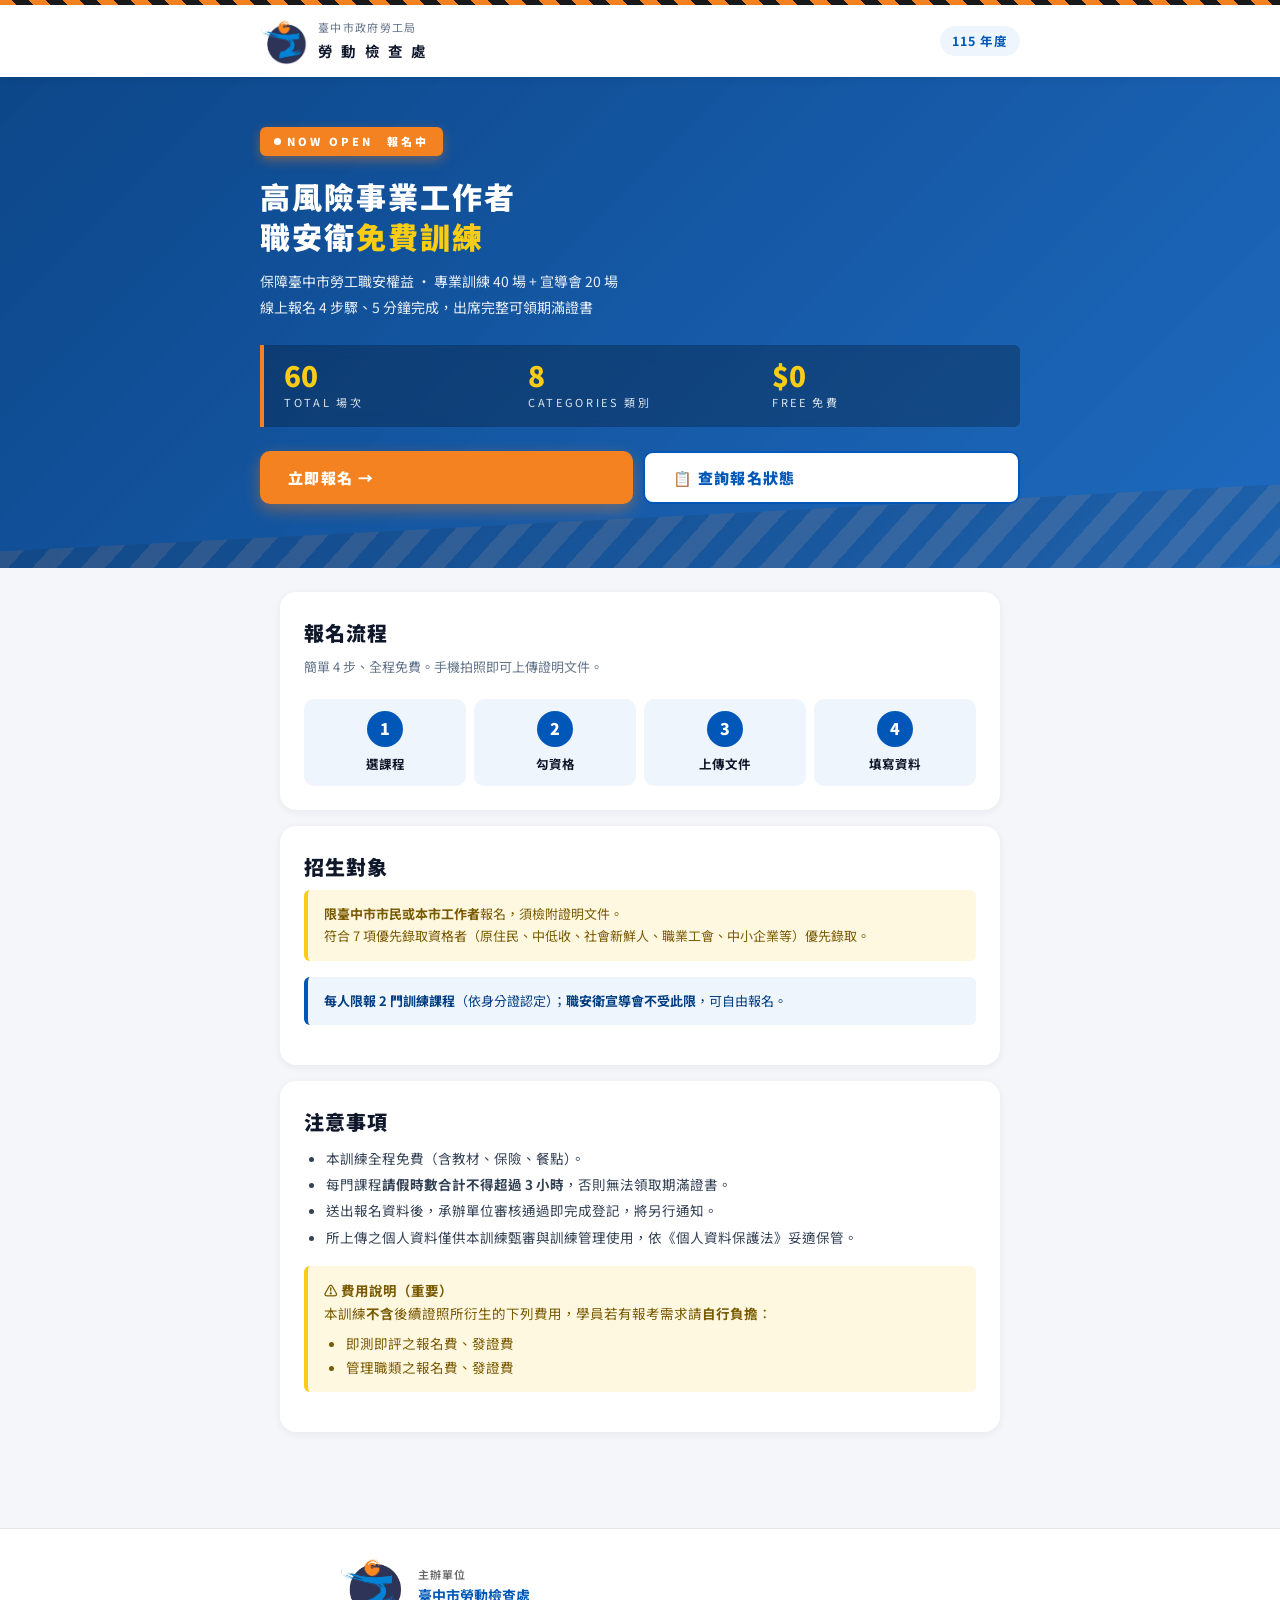
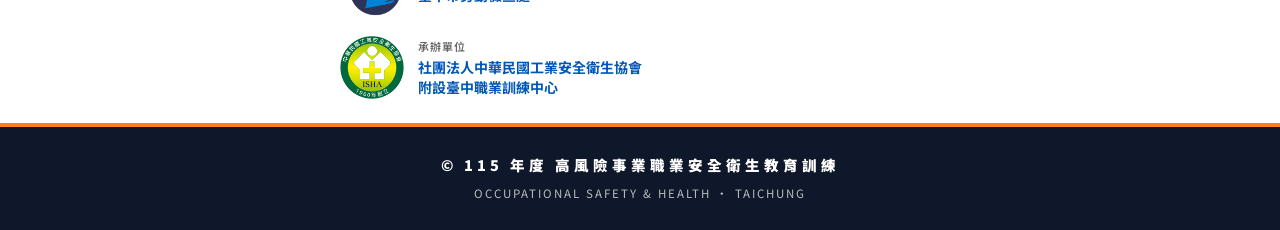
==== index.html @ b2267eeb "fix: 頂部 ISHA 方框換真 logo + 底部 footer 簡化 問題： - 頂部 brand-logo 是設計時的「ISHA 藍底白字」假 logo，不是真實勞工局 logo - 底部 f" ====
<!DOCTYPE html>
<html lang="zh-TW">
<head>
<meta charset="UTF-8">
<meta name="viewport" content="width=device-width,initial-scale=1,viewport-fit=cover">
<meta name="description" content="115 年度臺中市高風險事業職業安全衛生教育訓練報名 — 60 場免費課程，含營造業、有害作業、危險性機械等 8 大類">
<meta name="referrer" content="strict-origin-when-cross-origin">
<meta name="robots" content="index, follow">

<!-- OpenGraph：LINE / FB / Slack 分享預覽 -->
<meta property="og:title" content="115 年度高風險職訓免費報名 — 臺中市勞檢處">
<meta property="og:description" content="60 場免費訓練課程開放報名！營造業、有害作業、危險性機械等 8 大類。臺中市民與本市工作者皆可報名。">
<meta property="og:type" content="website">
<meta property="og:url" content="https://isha-taichung.github.io/training-register/">
<meta property="og:locale" content="zh_TW">
<meta property="og:site_name" content="臺中市政府勞工局勞動檢查處">
<meta name="twitter:card" content="summary">

<title>115 高風險職訓報名 — 臺中市政府勞工局勞動檢查處</title>
<link href="https://fonts.googleapis.com/css2?family=Noto+Sans+TC:wght@400;500;700;900&display=swap" rel="stylesheet">
<link rel="stylesheet" href="css/main.css">
</head>
<body>

<div class="stripe"></div>
<header>
  <div class="header-content">
    <div class="brand-box">
      <img src="assets/logo-host.png" alt="臺中市政府勞工局" style="width:48px;height:48px;flex-shrink:0;object-fit:contain">
      <div class="brand-text">
        臺中市政府勞工局
        <strong>勞 動 檢 查 處</strong>
      </div>
    </div>
    <div class="year-badge">115 年度</div>
  </div>
</header>

<!-- Hero 區 -->
<section class="hero">
  <div class="hero-inner">
    <div class="hero-tag">NOW OPEN　報名中</div>
    <h1>高風險事業工作者<br>職安衛<em>免費訓練</em></h1>
    <div class="hero-sub">
      保障臺中市勞工職安權益 · 專業訓練 40 場 + 宣導會 20 場<br>
      線上報名 4 步驟、5 分鐘完成，出席完整可領期滿證書
    </div>

    <div class="hero-stats">
      <div class="hero-stat"><div class="v">60</div><div class="l">TOTAL 場次</div></div>
      <div class="hero-stat"><div class="v">8</div><div class="l">CATEGORIES 類別</div></div>
      <div class="hero-stat"><div class="v">$0</div><div class="l">FREE 免費</div></div>
    </div>

    <div class="cta-row" style="display:flex;gap:10px;flex-wrap:wrap">
      <button class="cta cta-primary" id="btn-start" style="flex:1;min-width:180px">立即報名 →</button>
      <button class="cta" id="btn-lookup" style="flex:1;min-width:180px;background:#fff;color:#0057B8;border:2px solid #0057B8">📋 查詢報名狀態</button>
    </div>
  </div>
</section>

<main>

  <!-- 報名流程 -->
  <div class="card">
    <h2>報名流程</h2>
    <div class="sub">簡單 4 步、全程免費。手機拍照即可上傳證明文件。</div>
    <div class="mini-steps">
      <div class="mini-step"><div class="n">1</div><div class="t">選課程</div></div>
      <div class="mini-step"><div class="n">2</div><div class="t">勾資格</div></div>
      <div class="mini-step"><div class="n">3</div><div class="t">上傳文件</div></div>
      <div class="mini-step"><div class="n">4</div><div class="t">填寫資料</div></div>
    </div>
  </div>

  <!-- 招生對象 -->
  <div class="card">
    <h2>招生對象</h2>
    <div class="notice notice-warn">
      <strong>限臺中市市民或本市工作者</strong>報名，須檢附證明文件。<br>
      符合 7 項優先錄取資格者（原住民、中低收、社會新鮮人、職業工會、中小企業等）優先錄取。
    </div>
    <div class="notice notice-info" style="margin-top:10px">
      <strong>每人限報 2 門訓練課程</strong>（依身分證認定）；<strong>職安衛宣導會不受此限</strong>，可自由報名。
    </div>
  </div>

  <!-- 注意事項 -->
  <div class="card">
    <h2>注意事項</h2>
    <ul style="list-style:disc;padding-left:22px;font-size:13.5px;color:var(--ink-mid);line-height:1.95">
      <li>本訓練全程免費（含教材、保險、餐點）。</li>
      <li>每門課程<strong>請假時數合計不得超過 3 小時</strong>，否則無法領取期滿證書。</li>
      <li>送出報名資料後，承辦單位審核通過即完成登記，將另行通知。</li>
      <li>所上傳之個人資料僅供本訓練甄審與訓練管理使用，依《個人資料保護法》妥適保管。</li>
    </ul>

    <div class="notice notice-warn" style="margin-top:16px;font-size:13.5px">
      <strong>⚠️ 費用說明（重要）</strong><br>
      本訓練<strong>不含</strong>後續證照所衍生的下列費用，學員若有報考需求請<strong>自行負擔</strong>：
      <ul style="list-style:disc;padding-left:22px;margin-top:6px;line-height:1.8">
        <li>即測即評之報名費、發證費</li>
        <li>管理職類之報名費、發證費</li>
      </ul>
    </div>
  </div>

</main>

<!-- 主辦 / 承辦單位（純展示，inline style 不影響其他元素） -->
<section style="background:#fff;border-top:1px solid #e5e5e5;padding:24px 16px">
  <div style="max-width:600px;margin:0 auto;display:flex;flex-direction:column;gap:18px">
    <div style="display:flex;align-items:center;gap:14px">
      <img src="assets/logo-host.png" alt="臺中市政府勞工局" style="width:64px;height:64px;flex-shrink:0;object-fit:contain">
      <div>
        <div style="font-size:11px;color:#666;font-weight:600;letter-spacing:1px;margin-bottom:2px">主辦單位</div>
        <div style="font-size:14px;color:#0057B8;font-weight:700;line-height:1.4">臺中市勞動檢查處</div>
      </div>
    </div>
    <div style="display:flex;align-items:center;gap:14px">
      <img src="assets/logo-isha.png" alt="社團法人中華民國工業安全衛生協會" style="width:64px;height:64px;flex-shrink:0;object-fit:contain">
      <div>
        <div style="font-size:11px;color:#666;font-weight:600;letter-spacing:1px;margin-bottom:2px">承辦單位</div>
        <div style="font-size:14px;color:#0057B8;font-weight:700;line-height:1.4">社團法人中華民國工業安全衛生協會<br>附設臺中職業訓練中心</div>
      </div>
    </div>
  </div>
</section>

<footer>
  <div class="ft-title">© 115 年度 高風險事業職業安全衛生教育訓練</div>
  <div class="ft-sub">OCCUPATIONAL SAFETY &amp; HEALTH · TAICHUNG</div>
</footer>

<!-- ===== 個資同意書 Modal ===== -->
<div id="consent-modal" style="display:none;position:fixed;inset:0;background:rgba(0,0,0,0.55);z-index:9999;align-items:center;justify-content:center;padding:16px;overflow-y:auto">
  <div style="background:#fff;border-radius:12px;max-width:600px;width:100%;max-height:90vh;display:flex;flex-direction:column;box-shadow:0 8px 32px rgba(0,0,0,0.3)">
    <div style="background:#0057B8;color:#fff;padding:14px 20px;border-radius:12px 12px 0 0;font-size:16px;font-weight:700;display:flex;align-items:center;gap:8px">
      <span>📋</span><span>個人資料蒐集、處理及利用同意書</span>
    </div>
    <div style="padding:18px 22px;overflow-y:auto;font-size:13px;line-height:1.7;color:#333;flex:1">
      <p style="margin-bottom:10px">為辦理「<strong>115 年度臺中市高風險事業工作者職業安全衛生教育訓練</strong>」之報名作業，臺中市政府勞工局勞動檢查處（下稱本處）將依《個人資料保護法》規定蒐集、處理及利用您之個人資料，相關事項告知如下：</p>

      <p style="margin:12px 0 6px;font-weight:700;color:#0057B8">一、蒐集目的</p>
      <p style="padding-left:14px">辦理本訓練之報名甄審、錄取通知、訓練管理、出席紀錄、結訓證書核發、原系統資料匯入及相關業務聯繫。</p>

      <p style="margin:12px 0 6px;font-weight:700;color:#0057B8">二、蒐集之個人資料類別</p>
      <p style="padding-left:14px">姓名、性別、出生年月日、國民身分證統一編號、身分證影本、戶籍地址、聯絡地址、聯絡電話、行動電話、電子郵件、學歷、畢業學校、任職公司資訊、緊急聯絡人、優先錄取資格相關證明文件等。</p>

      <p style="margin:12px 0 6px;font-weight:700;color:#0057B8">三、利用期間、地區、對象及方式</p>
      <ul style="padding-left:24px;list-style:disc;margin:4px 0">
        <li><strong>期間：</strong>蒐集目的存續期間，及保存期限屆滿前。</li>
        <li><strong>地區：</strong>臺中市政府勞工局勞動檢查處及其受託之委託單位辦公處所。</li>
        <li><strong>對象：</strong>本處及受託辦理本訓練之社團法人中華民國工業安全衛生協會。</li>
        <li><strong>方式：</strong>以紙本、電子檔、雲端儲存等方式處理及利用。</li>
      </ul>

      <p style="margin:12px 0 6px;font-weight:700;color:#0057B8">四、依個人資料保護法第三條規定，您得行使下列權利</p>
      <ul style="padding-left:24px;list-style:none;margin:4px 0">
        <li>（一）查詢或請求閱覽。</li>
        <li>（二）請求製給複製本。</li>
        <li>（三)請求補充或更正。</li>
        <li>（四）請求停止蒐集、處理或利用。</li>
        <li>（五）請求刪除。</li>
      </ul>
      <p style="padding-left:14px;color:#666;font-size:12px">行使前述權利請聯絡承辦單位辦理，本處將於法定期間內回覆。</p>

      <p style="margin:12px 0 6px;font-weight:700;color:#0057B8">五、不提供個人資料之影響</p>
      <p style="padding-left:14px">若您不同意提供必要之個人資料或不同意本同意書之內容，將無法完成報名程序，亦無法錄取本訓練課程。</p>

      <p style="margin:12px 0 6px;font-weight:700;color:#0057B8">六、資料保存與銷毀</p>
      <p style="padding-left:14px">本處將於蒐集目的消失或保存期限屆滿後，依《個人資料保護法》規定停止處理、利用並予以銷毀。</p>
    </div>
    <div style="padding:14px 20px;border-top:1px solid #e5e5e5;background:#F8FAFD;border-radius:0 0 12px 12px">
      <label style="display:flex;align-items:center;gap:8px;cursor:pointer;font-size:13.5px;font-weight:500;color:#333">
        <input type="checkbox" id="consent-check" style="width:18px;height:18px;cursor:pointer;flex-shrink:0">
        <span>我已詳細閱讀並<strong style="color:#0057B8">同意</strong>本同意書內容，並同意 貴處利用電子郵件發送相關通知及訊息。</span>
      </label>
      <div style="display:flex;gap:10px;margin-top:12px">
        <button id="consent-cancel" style="flex:1;padding:10px;border:1px solid #ccc;background:#fff;border-radius:6px;font-family:inherit;font-size:14px;cursor:pointer">取消</button>
        <button id="consent-agree" disabled style="flex:1;padding:10px;border:none;background:#0057B8;color:#fff;border-radius:6px;font-family:inherit;font-size:14px;font-weight:700;cursor:pointer;opacity:0.5">同意並進入報名</button>
      </div>
    </div>
  </div>
</div>

<script src="js/config.js"></script>
<script src="js/lookup-modal.js"></script>
<script>
  // ===== 立即報名按鈕 → 先彈個資同意書 =====
  const startBtn = document.getElementById("btn-start");
  const modal = document.getElementById("consent-modal");
  const checkbox = document.getElementById("consent-check");
  const agreeBtn = document.getElementById("consent-agree");
  const cancelBtn = document.getElementById("consent-cancel");

  startBtn.addEventListener("click", () => {
    modal.style.display = "flex";
    checkbox.checked = false;
    agreeBtn.disabled = true;
    agreeBtn.style.opacity = "0.5";
  });
  checkbox.addEventListener("change", () => {
    agreeBtn.disabled = !checkbox.checked;
    agreeBtn.style.opacity = checkbox.checked ? "1" : "0.5";
  });
  cancelBtn.addEventListener("click", () => { modal.style.display = "none"; });
  agreeBtn.addEventListener("click", () => {
    // 紀錄同意時間（送出時隨 payload 一起傳給後端）
    sessionStorage.setItem("consent_at", new Date().toISOString());
    location.href = "register.html";
  });
  // 點擊背景關閉
  modal.addEventListener("click", (e) => {
    if (e.target === modal) modal.style.display = "none";
  });

  // ===== 報名狀態查詢（共用模組） =====
  document.getElementById("btn-lookup").addEventListener("click", () => window.LookupModal.open());
</script>
</body>
</html>
---- css/main.css ----
/* 115 高風險職訓報名前台 — 主樣式
 *
 * 設計策略：B 工安現代（外觀）+ C 親切實用（內頁圓角與手感）
 * 所有色彩、圓角、陰影、字級集中於 :root 內的 design tokens，
 * 未來要換風格只需改這裡即可，不用動 HTML/JS。
 */

* { margin: 0; padding: 0; box-sizing: border-box; }

:root {
  /* ===== 色彩系統 ===== */
  --brand: #0057B8;
  --brand-dark: #003d82;
  --brand-darker: #002a5c;
  --brand-soft: #EFF5FC;

  --safety: #F58220;
  --safety-dark: #D66A10;
  --safety-soft: #FFF4E5;

  --warn: #FACC15;

  --ink: #0F172A;
  --ink-mid: #334155;
  --muted: #64748B;
  --line: #E2E8F0;
  --line-soft: #EDF0F4;
  --bg: #F4F6FA;
  --card: #FFFFFF;

  --success: #10B981;
  --success-bg: #ECFDF5;
  --danger: #DC2626;

  /* ===== 圓角（來自 C 的柔和感）===== */
  --radius-sm: 6px;
  --radius: 10px;
  --radius-lg: 16px;

  /* ===== 陰影 ===== */
  --shadow-sm: 0 1px 2px rgba(15,23,42,.04);
  --shadow: 0 2px 8px rgba(15,23,42,.06);
  --shadow-md: 0 8px 20px rgba(15,23,42,.08);
  --shadow-lg: 0 16px 32px rgba(15,23,42,.10);

  /* ===== Safe area（iOS 瀏海）===== */
  --safe-top: env(safe-area-inset-top, 0);
  --safe-bottom: env(safe-area-inset-bottom, 0);
}

html { font-size: 16px; scroll-behavior: smooth; }
body {
  font-family: 'Noto Sans TC', 'PingFang TC', 'Microsoft JhengHei', sans-serif;
  color: var(--ink);
  background: var(--bg);
  line-height: 1.7;
  font-weight: 400;
  -webkit-font-smoothing: antialiased;
}

/* ===== 頂部工安警示條（B 風格）===== */
.stripe {
  height: 5px;
  background: repeating-linear-gradient(
    45deg,
    var(--safety) 0 12px,
    #1a1a1a 12px 24px
  );
}

/* ===== Header ===== */
header {
  background: var(--card);
  padding: 12px 20px;
  box-shadow: var(--shadow);
  position: sticky;
  top: 0;
  z-index: 50;
  padding-top: calc(12px + var(--safe-top));
}
.header-content {
  max-width: 760px;
  margin: 0 auto;
  display: flex;
  justify-content: space-between;
  align-items: center;
}
.brand-box {
  display: flex;
  align-items: center;
  gap: 10px;
}
.brand-logo {
  width: 42px;
  height: 42px;
  border-radius: var(--radius-sm);
  background: var(--brand);
  display: flex;
  align-items: center;
  justify-content: center;
  flex-shrink: 0;
  position: relative;
}
.brand-logo::after {
  content: "";
  position: absolute;
  inset: 4px;
  border: 2px solid var(--safety);
  border-radius: 3px;
}
.brand-logo span {
  font-size: 13px;
  font-weight: 900;
  color: white;
  letter-spacing: 1px;
  position: relative;
  z-index: 1;
}
.brand-text {
  font-size: 11px;
  color: var(--muted);
  letter-spacing: 1pt;
}
.brand-text strong {
  display: block;
  font-size: 14.5px;
  color: var(--ink);
  letter-spacing: 2pt;
  margin-top: 2px;
  font-weight: 700;
}
.year-badge {
  background: var(--brand-soft);
  color: var(--brand);
  padding: 4px 12px;
  border-radius: 999px;
  font-size: 12.5px;
  font-weight: 700;
  letter-spacing: 1px;
}

/* ===== Hero（B 風格：深藍漸層 + 警示條紋 + 黃色強調）===== */
.hero {
  background:
    linear-gradient(135deg, rgba(0,61,130,.95) 0%, rgba(0,87,184,.88) 100%),
    url("data:image/svg+xml;utf8,<svg xmlns='http://www.w3.org/2000/svg' width='60' height='60' viewBox='0 0 60 60'><g fill='none' stroke='white' stroke-width='.5' opacity='.08'><path d='M0 0l60 60M60 0L0 60'/></g></svg>");
  color: white;
  padding: 48px 24px 64px;
  position: relative;
  overflow: hidden;
}
.hero::after {
  content: "";
  position: absolute;
  bottom: -30px;
  left: -40px;
  right: -40px;
  height: 80px;
  background: repeating-linear-gradient(-45deg,
    var(--safety) 0 18px,
    #1a1a1a 18px 36px);
  transform: rotate(-3deg);
  opacity: .12;
}
.hero-inner {
  max-width: 760px;
  margin: 0 auto;
  position: relative;
  z-index: 2;
}
.hero-tag {
  display: inline-flex;
  align-items: center;
  gap: 6px;
  padding: 5px 14px;
  background: var(--safety);
  color: white;
  font-size: 11px;
  font-weight: 900;
  letter-spacing: 3px;
  border-radius: var(--radius-sm);
  margin-bottom: 20px;
  box-shadow: 0 4px 12px rgba(245,130,32,.4);
}
.hero-tag::before {
  content: "";
  width: 7px;
  height: 7px;
  background: white;
  border-radius: 50%;
  animation: pulse 1.5s infinite;
}
@keyframes pulse {
  0%, 100% { opacity: 1; }
  50% { opacity: .4; }
}
.hero h1 {
  font-size: 30px;
  font-weight: 900;
  line-height: 1.35;
  letter-spacing: 1.5pt;
  margin-bottom: 12px;
}
.hero h1 em {
  font-style: normal;
  color: var(--warn);
  font-weight: 900;
}
.hero-sub {
  font-size: 14px;
  opacity: .9;
  line-height: 1.85;
  margin-bottom: 24px;
}

.hero-stats {
  display: flex;
  gap: 16px;
  flex-wrap: wrap;
  padding: 16px 20px;
  background: rgba(0,0,0,.25);
  border-left: 4px solid var(--safety);
  border-radius: 0 var(--radius-sm) var(--radius-sm) 0;
  margin-bottom: 24px;
  backdrop-filter: blur(8px);
}
.hero-stat { flex: 1; min-width: 90px; }
.hero-stat .v {
  font-size: 28px;
  font-weight: 900;
  color: var(--warn);
  line-height: 1;
}
.hero-stat .l {
  font-size: 11px;
  opacity: .85;
  letter-spacing: 2pt;
  margin-top: 4px;
}

.cta-row {
  display: flex;
  gap: 10px;
  flex-wrap: wrap;
}
.cta {
  padding: 14px 28px;
  border: none;
  border-radius: var(--radius);
  font-weight: 900;
  font-size: 15px;
  cursor: pointer;
  display: inline-flex;
  align-items: center;
  gap: 8px;
  font-family: inherit;
  transition: all .2s;
  letter-spacing: 1pt;
}
.cta-primary {
  background: var(--safety);
  color: white;
  box-shadow: 0 6px 16px rgba(245,130,32,.4);
}
.cta-primary:hover {
  background: var(--safety-dark);
  transform: translateY(-1px);
}
.cta-ghost {
  background: transparent;
  color: white;
  border: 1.5px solid rgba(255,255,255,.7);
}
.cta-ghost:hover {
  background: white;
  color: var(--brand-dark);
  border-color: white;
}

/* ===== Progress bar（步驟進度）===== */
.progress {
  background: white;
  padding: 18px 20px;
  border-bottom: 1px solid var(--line);
}
.steps {
  max-width: 760px;
  margin: 0 auto;
  display: flex;
  justify-content: space-between;
  position: relative;
}
.steps::before {
  content: "";
  position: absolute;
  top: 16px;
  left: 12%;
  right: 12%;
  height: 2px;
  background: var(--line);
  z-index: 0;
}
.step {
  position: relative;
  z-index: 1;
  text-align: center;
  flex: 1;
}
.step-num {
  width: 32px;
  height: 32px;
  border-radius: 50%;
  background: white;
  border: 2px solid var(--line);
  color: var(--muted);
  font-weight: 700;
  display: inline-flex;
  align-items: center;
  justify-content: center;
  font-size: 14px;
  transition: all .2s;
}
.step.done .step-num {
  background: var(--success);
  border-color: var(--success);
  color: white;
}
.step.active .step-num {
  background: var(--brand);
  border-color: var(--brand);
  color: white;
  box-shadow: 0 0 0 4px rgba(0,87,184,.12);
}
.step-label {
  display: block;
  font-size: 11px;
  color: var(--muted);
  margin-top: 4px;
  letter-spacing: 1px;
}
.step.active .step-label {
  color: var(--brand);
  font-weight: 700;
}

/* ===== Main container ===== */
main {
  max-width: 760px;
  margin: 0 auto;
  padding: 24px 20px calc(80px + var(--safe-bottom));
}

/* ===== Card ===== */
.card {
  background: var(--card);
  border-radius: var(--radius-lg);
  padding: 24px;
  box-shadow: var(--shadow);
  margin-bottom: 16px;
}
.card h2 {
  font-size: 20px;
  font-weight: 900;
  margin-bottom: 6px;
  color: var(--ink);
  letter-spacing: 1px;
}
.card .sub {
  font-size: 13px;
  color: var(--muted);
  margin-bottom: 20px;
  line-height: 1.75;
}

/* ===== 小區段（4 步驟介紹）===== */
.mini-steps {
  display: grid;
  grid-template-columns: repeat(4, 1fr);
  gap: 8px;
  margin-top: 10px;
}
.mini-step {
  text-align: center;
  padding: 12px 4px;
  background: var(--brand-soft);
  border-radius: var(--radius);
}
.mini-step .n {
  width: 36px;
  height: 36px;
  border-radius: 50%;
  background: var(--brand);
  color: white;
  display: inline-flex;
  align-items: center;
  justify-content: center;
  font-weight: 900;
  margin-bottom: 6px;
  font-family: 'Noto Sans TC', sans-serif;
}
.mini-step .t {
  font-size: 12.5px;
  font-weight: 700;
}

/* ===== Course tabs（自動換行、縮短標籤，不用橫滑）===== */
.cat-tabs {
  display: flex;
  flex-wrap: wrap;
  gap: 6px;
  padding: 4px 0 14px;
  margin-bottom: 16px;
}
.cat-tab {
  padding: 7px 14px;
  border: 1px solid var(--line);
  border-radius: 999px;
  background: white;
  font-size: 13px;
  color: var(--ink-mid);
  cursor: pointer;
  transition: all .15s;
  font-weight: 500;
  white-space: nowrap;
  user-select: none;
}
.cat-tab:hover {
  border-color: var(--brand);
  color: var(--brand);
}
.cat-tab.active {
  background: var(--brand);
  color: white;
  border-color: var(--brand);
  font-weight: 700;
  box-shadow: 0 2px 6px rgba(0,87,184,.2);
}
.cat-tab .count {
  font-size: 11px;
  opacity: .7;
  margin-left: 3px;
  font-weight: 500;
}
.cat-tab.active .count { opacity: .85; }

.course-item {
  border: 1.5px solid var(--line);
  border-radius: var(--radius);
  padding: 14px 16px;
  margin-bottom: 10px;
  cursor: pointer;
  transition: all .2s;
  background: white;
}
.course-item:hover {
  border-color: var(--brand);
  transform: translateX(2px);
}
.course-item.selected {
  border-color: var(--brand);
  background: var(--brand-soft);
  box-shadow: 0 4px 12px rgba(0,87,184,.12);
}
.course-title-row {
  display: flex;
  justify-content: space-between;
  align-items: baseline;
  margin-bottom: 6px;
  gap: 8px;
}
.course-name {
  font-weight: 700;
  font-size: 15px;
  color: var(--ink);
  flex: 1;
}
.course-session {
  font-size: 12px;
  color: var(--brand);
  font-weight: 900;
  background: var(--brand-soft);
  padding: 3px 10px;
  border-radius: var(--radius-sm);
  white-space: nowrap;
  letter-spacing: .5px;
}
.course-meta {
  font-size: 12.5px;
  color: var(--muted);
  display: flex;
  flex-wrap: wrap;
  gap: 4px 12px;
}
.course-meta span {
  display: inline-flex;
  align-items: center;
  gap: 3px;
}
.tag-night {
  display: inline-block;
  background: #1F2937;
  color: white;
  font-size: 10px;
  font-weight: 900;
  padding: 2px 7px;
  border-radius: 3px;
  margin-left: 4px;
  letter-spacing: 1px;
}

/* ===== 剩餘名額徽章 ===== */
.seat-badge {
  display: inline-flex;
  align-items: center;
  gap: 3px;
  padding: 2px 10px;
  border-radius: 999px;
  font-size: 11.5px;
  font-weight: 700;
  letter-spacing: .5px;
  margin-left: auto;
}
.seat-open {
  background: var(--success-bg);
  color: #065F46;
}
.seat-open::before {
  content: "";
  width: 6px; height: 6px;
  border-radius: 50%;
  background: var(--success);
}
.seat-low {
  background: #FFF4E5;
  color: #8B4E00;
}
.seat-low::before {
  content: "⚡";
  font-size: 10px;
}
.seat-full {
  background: #FEE2E2;
  color: #991B1B;
}
.seat-full::before {
  content: "✕";
  font-weight: 900;
}
.seat-closed {
  background: #F3F4F6;
  color: #6B7280;
}
.seat-closed::before {
  content: "🔒";
  font-size: 10px;
}
.seat-loading {
  background: #F3F4F6;
  color: var(--muted);
  font-weight: 500;
}
.seat-loading::before {
  content: "⌛";
  font-size: 10px;
}

/* 額滿 / 關閉的課程卡片 */
.course-item.disabled {
  opacity: .6;
  cursor: not-allowed;
  background: #FAFAFA;
}
.course-item.disabled:hover {
  border-color: var(--line);
  transform: none;
}
.course-item.disabled .course-name {
  color: var(--muted);
  text-decoration: line-through;
  text-decoration-color: rgba(0,0,0,.2);
}

/* ===== Qualification checkboxes ===== */
.qual-list {
  display: flex;
  flex-direction: column;
  gap: 10px;
}
.qual-item {
  display: flex;
  gap: 12px;
  padding: 14px 16px;
  border: 2px solid var(--line);
  border-radius: var(--radius);
  cursor: pointer;
  transition: all .2s;
  background: white;
}
.qual-item:hover {
  border-color: var(--brand);
  background: var(--brand-soft);
}
.qual-item.checked {
  border-color: var(--brand);
  background: var(--brand-soft);
}
.qual-check {
  width: 24px;
  height: 24px;
  border: 2px solid var(--line);
  border-radius: var(--radius-sm);
  flex-shrink: 0;
  display: flex;
  align-items: center;
  justify-content: center;
  color: white;
  background: white;
  font-weight: 900;
  transition: all .2s;
}
.qual-item.checked .qual-check {
  background: var(--brand);
  border-color: var(--brand);
}
.qual-item.checked .qual-check::after {
  content: "✓";
  font-size: 15px;
}
.qual-content { flex: 1; }
.qual-label {
  font-size: 14.5px;
  font-weight: 700;
  color: var(--ink);
}
.qual-desc {
  font-size: 12px;
  color: var(--muted);
  margin-top: 2px;
}
.qual-files {
  font-size: 11px;
  color: var(--brand);
  margin-top: 6px;
  display: flex;
  gap: 4px;
  flex-wrap: wrap;
}
.qual-files span {
  background: var(--brand-soft);
  padding: 2px 8px;
  border-radius: 3px;
  font-weight: 500;
}

/* ===== Upload（B 配色 + C 圓角）===== */
.upload-group {
  border: 1px solid var(--line);
  border-radius: var(--radius);
  padding: 16px;
  margin-bottom: 12px;
  background: #FCFDFE;
}
.upload-group-title {
  font-size: 14.5px;
  font-weight: 700;
  color: var(--brand);
  margin-bottom: 4px;
  display: flex;
  align-items: center;
  gap: 6px;
}
.upload-group-desc {
  font-size: 11.5px;
  color: var(--muted);
  margin-bottom: 12px;
}

.file-list {
  display: flex;
  flex-direction: column;
  gap: 6px;
  margin-bottom: 10px;
}
.file-list:empty { display: none; }
.file-item {
  display: flex;
  align-items: center;
  gap: 10px;
  padding: 10px 12px;
  background: var(--success-bg);
  border: 1px solid #C6E5D0;
  border-radius: var(--radius-sm);
  font-size: 13px;
}
.file-item .icon {
  color: var(--success);
  font-size: 16px;
  font-weight: 900;
}
.file-item .name {
  flex: 1;
  font-weight: 600;
  color: var(--ink);
  word-break: break-all;
}
.file-item .size {
  color: var(--muted);
  font-size: 11px;
  white-space: nowrap;
}
.file-item .remove {
  color: var(--danger);
  cursor: pointer;
  padding: 4px 8px;
  border-radius: 4px;
  font-weight: 700;
  font-size: 11.5px;
  transition: background .15s;
}
.file-item .remove:hover {
  background: rgba(220,38,38,.1);
}

.upload-btn {
  display: flex;
  flex-direction: column;
  align-items: center;
  justify-content: center;
  gap: 5px;
  padding: 20px 14px;
  border: 1.5px dashed var(--line);
  border-radius: var(--radius);
  background: white;
  cursor: pointer;
  transition: all .2s;
  font-family: inherit;
  width: 100%;
}
.upload-btn:hover {
  border-color: var(--brand);
  border-style: solid;
  background: var(--brand-soft);
}
.upload-btn.dragover {
  border-color: var(--safety);
  background: var(--safety-soft);
}
.upload-btn .ub-icon { font-size: 24px; }
.upload-btn .ub-label {
  font-size: 14px;
  font-weight: 700;
  color: var(--ink);
  letter-spacing: 1px;
}
.upload-btn .ub-hint {
  font-size: 11px;
  color: var(--muted);
  line-height: 1.4;
}
.upload-btn input[type="file"] { display: none; }
.upload-btn-single { margin-top: 4px; }

/* ===== Form ===== */
.form-row { margin-bottom: 14px; }
.form-row label {
  display: block;
  font-size: 12.5px;
  color: var(--ink-mid);
  margin-bottom: 5px;
  font-weight: 600;
  letter-spacing: .5px;
}
.form-row label .req { color: var(--danger); margin-left: 2px; }
.form-row input,
.form-row select,
.form-row textarea {
  width: 100%;
  padding: 11px 13px;
  border: 1.5px solid var(--line);
  border-radius: var(--radius-sm);
  font-size: 14.5px;
  font-family: inherit;
  background: white;
  transition: border .2s, box-shadow .2s;
}
.form-row input:focus,
.form-row select:focus,
.form-row textarea:focus {
  outline: none;
  border-color: var(--brand);
  box-shadow: 0 0 0 3px rgba(0,87,184,.1);
}
.form-row .hint {
  font-size: 11.5px;
  color: var(--muted);
  margin-top: 4px;
}
.form-row .err {
  font-size: 12px;
  color: var(--danger);
  margin-top: 4px;
  display: none;
  font-weight: 600;
}
.form-row.has-error input,
.form-row.has-error select { border-color: var(--danger); }
.form-row.has-error .err { display: block; }

.form-2col {
  display: grid;
  grid-template-columns: 1fr 1fr;
  gap: 12px;
}
.form-group {
  margin-top: 20px;
  padding-top: 20px;
  border-top: 1px dashed var(--line);
}
.form-group-title {
  font-size: 14px;
  font-weight: 900;
  color: var(--brand);
  margin-bottom: 12px;
  padding-left: 12px;
  border-left: 4px solid var(--brand);
  letter-spacing: 1px;
}

.honeypot { position: absolute; left: -9999px; }

/* ===== Buttons ===== */
.btn-bar {
  display: flex;
  gap: 12px;
  margin-top: 20px;
}
.btn {
  padding: 14px 20px;
  border: none;
  border-radius: var(--radius);
  font-size: 15px;
  font-weight: 700;
  cursor: pointer;
  transition: all .2s;
  flex: 1;
  text-align: center;
  display: inline-flex;
  align-items: center;
  justify-content: center;
  gap: 6px;
  font-family: inherit;
  letter-spacing: 1px;
}
.btn-primary {
  background: var(--brand);
  color: white;
  box-shadow: 0 4px 12px rgba(0,87,184,.25);
}
.btn-primary:hover {
  background: var(--brand-dark);
  transform: translateY(-1px);
}
.btn-primary:disabled {
  background: #BBB;
  cursor: not-allowed;
  box-shadow: none;
  transform: none;
}
.btn-accent {
  background: var(--safety);
  color: white;
  box-shadow: 0 4px 12px rgba(245,130,32,.3);
}
.btn-accent:hover {
  background: var(--safety-dark);
  transform: translateY(-1px);
}
.btn-outline {
  background: white;
  color: var(--brand);
  border: 1.5px solid var(--brand);
}
.btn-ghost {
  background: transparent;
  color: var(--muted);
  flex: 0 0 auto;
  padding-left: 8px;
  padding-right: 8px;
}
.btn-ghost:hover { color: var(--brand); }

/* ===== Notice boxes ===== */
.notice {
  padding: 13px 16px;
  border-radius: var(--radius-sm);
  font-size: 13px;
  margin-bottom: 16px;
  line-height: 1.7;
}
.notice-info {
  background: var(--brand-soft);
  color: var(--brand-dark);
  border-left: 4px solid var(--brand);
}
.notice-warn {
  background: #FFF8E1;
  color: #7A5A00;
  border-left: 4px solid var(--warn);
}
.notice-ok {
  background: var(--success-bg);
  color: #065F46;
  border-left: 4px solid var(--success);
}

/* ===== Success page ===== */
.success-hero { text-align: center; padding: 32px 20px; }
.success-hero .icon {
  width: 80px;
  height: 80px;
  border-radius: 50%;
  background: var(--success-bg);
  display: inline-flex;
  align-items: center;
  justify-content: center;
  font-size: 44px;
  color: var(--success);
  margin-bottom: 18px;
  box-shadow: 0 8px 24px rgba(16,185,129,.15);
}
.success-hero h1 {
  font-size: 24px;
  font-weight: 900;
  margin-bottom: 8px;
  letter-spacing: 1pt;
}
.success-hero .sub { color: var(--muted); font-size: 14px; line-height: 1.8; }
.summary-box {
  background: var(--bg);
  border-radius: var(--radius);
  padding: 16px 18px;
  margin-top: 20px;
  font-size: 13px;
}
.summary-box .row {
  display: flex;
  padding: 5px 0;
  gap: 10px;
}
.summary-box .label {
  color: var(--muted);
  min-width: 80px;
  letter-spacing: .5px;
}
.summary-box .val { flex: 1; font-weight: 700; }

/* ===== Modal ===== */
.modal-backdrop {
  position: fixed;
  inset: 0;
  background: rgba(0,0,0,.5);
  display: flex;
  align-items: center;
  justify-content: center;
  z-index: 200;
  padding: 16px;
}
.modal {
  background: white;
  border-radius: var(--radius-lg);
  max-width: 400px;
  width: 100%;
  padding: 26px 22px;
  box-shadow: var(--shadow-lg);
}

/* ===== Loader ===== */
.loader {
  display: inline-block;
  width: 16px;
  height: 16px;
  border: 2px solid rgba(255,255,255,.3);
  border-top-color: white;
  border-radius: 50%;
  animation: spin .6s linear infinite;
}
@keyframes spin { to { transform: rotate(360deg); } }

/* ===== Footer ===== */
footer {
  background: var(--ink);
  color: white;
  padding: 26px 20px;
  text-align: center;
  border-top: 4px solid var(--safety);
}
footer .ft-title {
  font-weight: 900;
  font-size: 14.5px;
  letter-spacing: 3pt;
  margin-bottom: 6px;
}
footer .ft-sub {
  font-size: 11.5px;
  opacity: .7;
  letter-spacing: 1.5pt;
}

/* ===== Mobile tweaks ===== */
@media (max-width: 480px) {
  html { font-size: 15px; }
  .form-2col { grid-template-columns: 1fr; }
  .card { padding: 20px 16px; }
  main { padding: 16px 14px 80px; }
  .hero h1 { font-size: 24px; }
  .hero { padding: 40px 20px 56px; }
  .hero-stats { flex-direction: column; gap: 12px; padding: 14px 16px; }
  .upload-btn { padding: 22px 14px; }
  .upload-btn .ub-icon { font-size: 28px; }
  .mini-step .n { width: 32px; height: 32px; }
  .steps { padding: 0 4px; }
  .step-label { font-size: 10px; letter-spacing: .5px; }
}
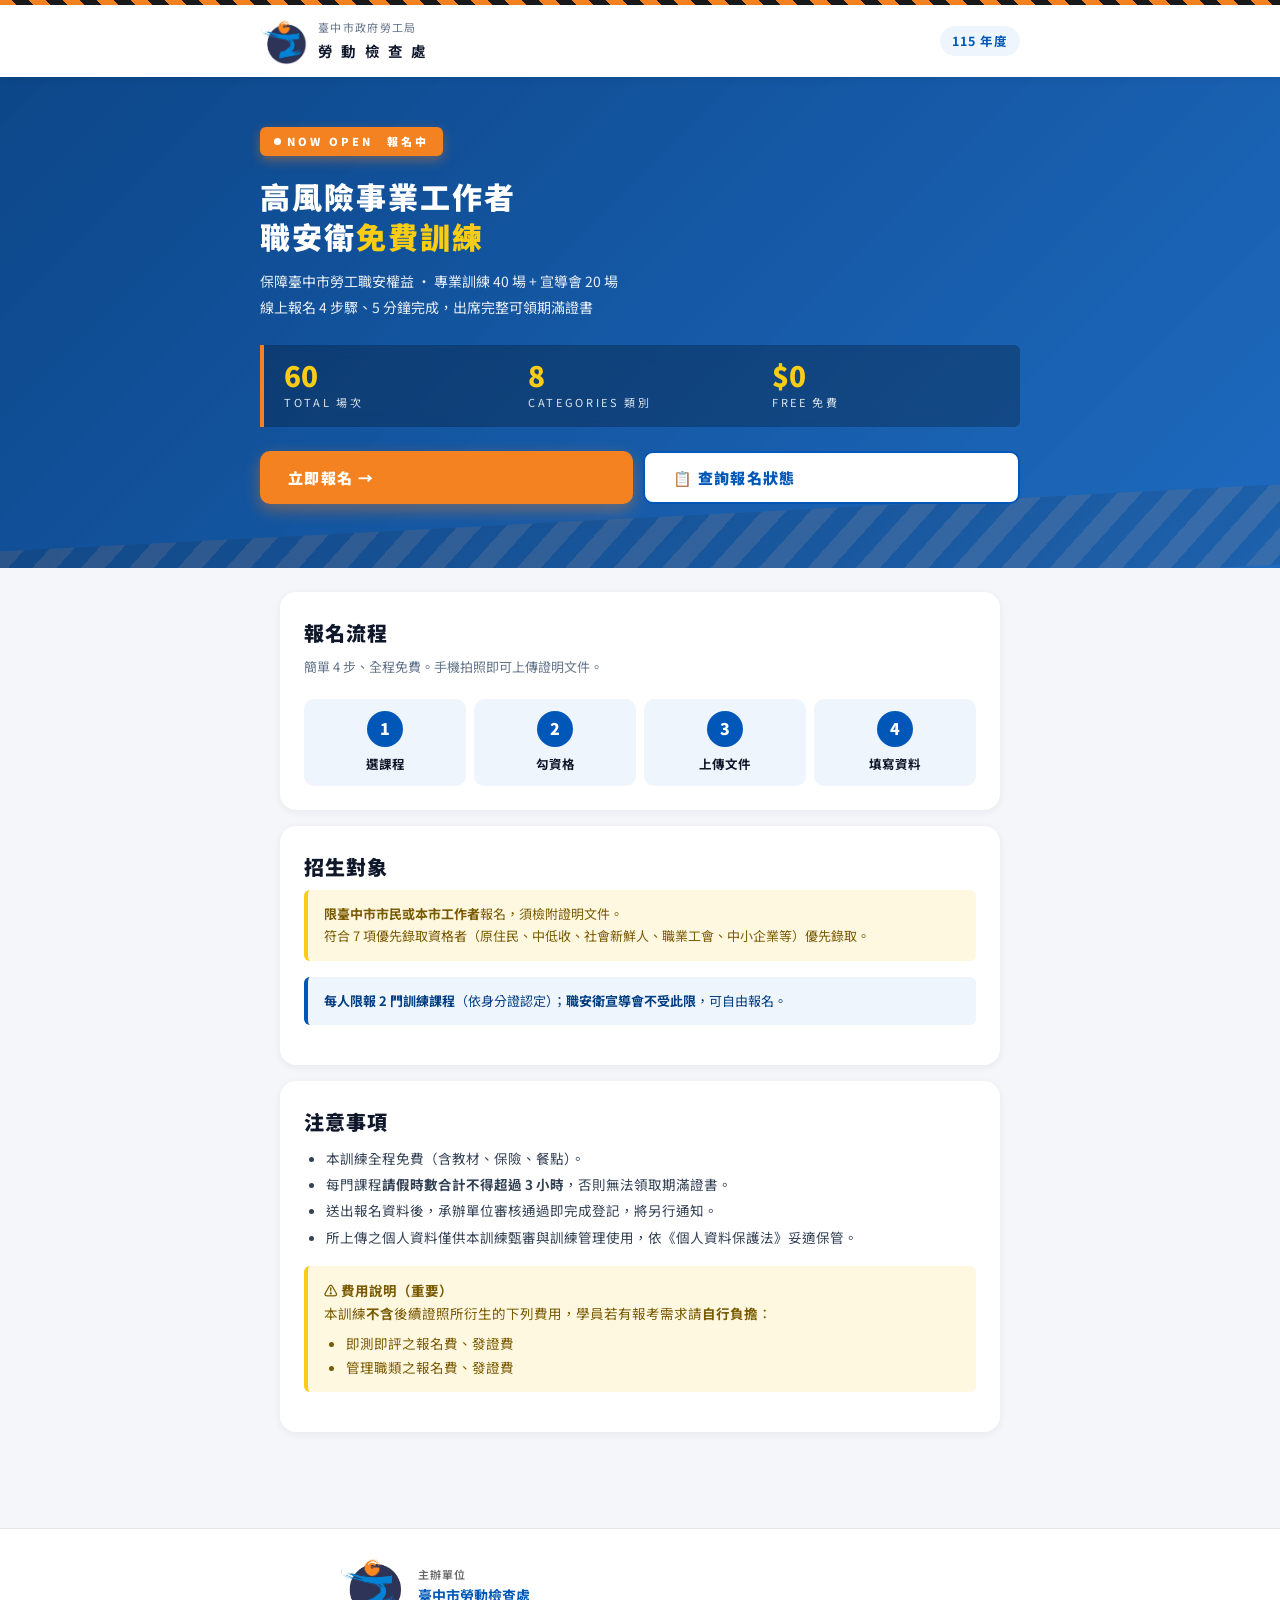
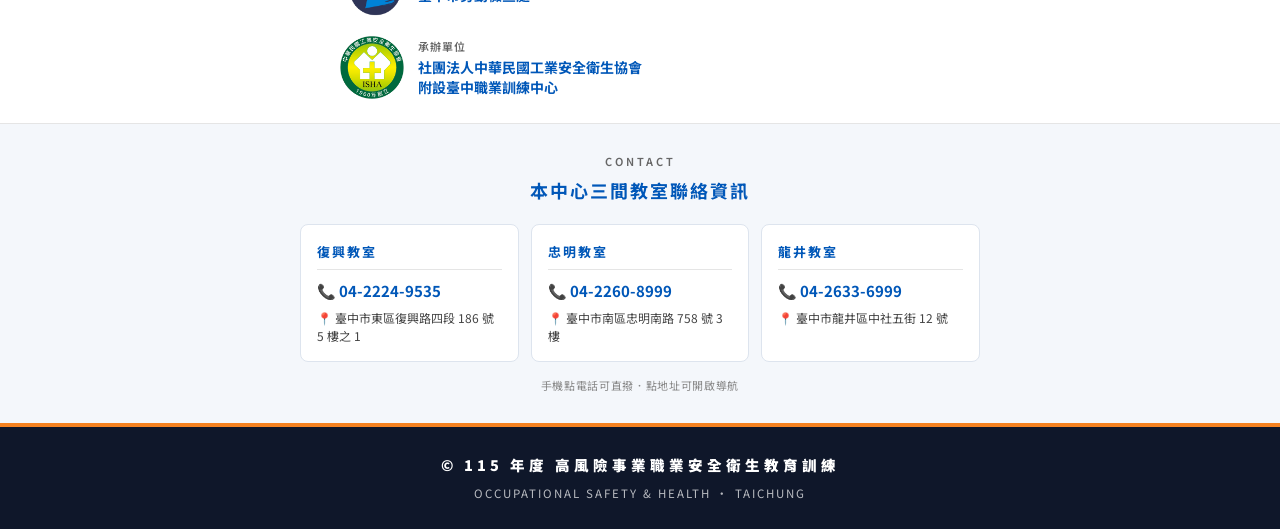
==== commit ca8ff189: "feat(home): 首頁加「本中心三間教室聯絡資訊」section 3 間教室卡片並排（手機自動換行）： - 復興教室 04-2224-9535 ／ 臺中市東區復興路四段 186 號 5 樓之 1" ====
--- a/index.html
+++ b/index.html
@@ -127,6 +127,34 @@
   </div>
 </section>
 
+<!-- 三間教室聯絡資訊（手機可點擊撥號 / 開地圖） -->
+<section style="background:#F4F7FB;border-top:1px solid #e5e5e5;padding:28px 16px">
+  <div style="max-width:680px;margin:0 auto">
+    <div style="text-align:center;margin-bottom:18px">
+      <div style="font-size:11px;color:#666;font-weight:600;letter-spacing:3px;margin-bottom:4px">CONTACT</div>
+      <div style="font-size:18px;color:#0057B8;font-weight:700;letter-spacing:2px">本中心三間教室聯絡資訊</div>
+    </div>
+    <div style="display:grid;grid-template-columns:repeat(auto-fit,minmax(200px,1fr));gap:12px">
+      <div style="background:#fff;border:1px solid #DDE4EE;border-radius:8px;padding:16px">
+        <div style="font-size:13px;color:#0057B8;font-weight:700;letter-spacing:2px;margin-bottom:8px;padding-bottom:6px;border-bottom:1px solid #E5E5E5">復興教室</div>
+        <a href="tel:+886422249535" style="display:block;font-size:15px;color:#0057B8;font-weight:700;text-decoration:none;margin-bottom:6px">📞 04-2224-9535</a>
+        <a href="https://maps.google.com/?q=臺中市東區復興路四段186號5樓之1" target="_blank" rel="noopener" style="display:block;font-size:12px;color:#444;line-height:1.5;text-decoration:none">📍 臺中市東區復興路四段 186 號 5 樓之 1</a>
+      </div>
+      <div style="background:#fff;border:1px solid #DDE4EE;border-radius:8px;padding:16px">
+        <div style="font-size:13px;color:#0057B8;font-weight:700;letter-spacing:2px;margin-bottom:8px;padding-bottom:6px;border-bottom:1px solid #E5E5E5">忠明教室</div>
+        <a href="tel:+886422608999" style="display:block;font-size:15px;color:#0057B8;font-weight:700;text-decoration:none;margin-bottom:6px">📞 04-2260-8999</a>
+        <a href="https://maps.google.com/?q=臺中市南區忠明南路758號3樓" target="_blank" rel="noopener" style="display:block;font-size:12px;color:#444;line-height:1.5;text-decoration:none">📍 臺中市南區忠明南路 758 號 3 樓</a>
+      </div>
+      <div style="background:#fff;border:1px solid #DDE4EE;border-radius:8px;padding:16px">
+        <div style="font-size:13px;color:#0057B8;font-weight:700;letter-spacing:2px;margin-bottom:8px;padding-bottom:6px;border-bottom:1px solid #E5E5E5">龍井教室</div>
+        <a href="tel:+886426336999" style="display:block;font-size:15px;color:#0057B8;font-weight:700;text-decoration:none;margin-bottom:6px">📞 04-2633-6999</a>
+        <a href="https://maps.google.com/?q=臺中市龍井區中社五街12號" target="_blank" rel="noopener" style="display:block;font-size:12px;color:#444;line-height:1.5;text-decoration:none">📍 臺中市龍井區中社五街 12 號</a>
+      </div>
+    </div>
+    <p style="text-align:center;font-size:11px;color:#888;margin-top:14px;letter-spacing:0.5pt">手機點電話可直撥．點地址可開啟導航</p>
+  </div>
+</section>
+
 <footer>
   <div class="ft-title">© 115 年度 高風險事業職業安全衛生教育訓練</div>
   <div class="ft-sub">OCCUPATIONAL SAFETY &amp; HEALTH · TAICHUNG</div>
@@ -138,7 +166,7 @@
     <div style="background:#0057B8;color:#fff;padding:14px 20px;border-radius:12px 12px 0 0;font-size:16px;font-weight:700;display:flex;align-items:center;gap:8px">
       <span>📋</span><span>個人資料蒐集、處理及利用同意書</span>
     </div>
-    <div style="padding:18px 22px;overflow-y:auto;font-size:13px;line-height:1.7;color:#333;flex:1">
+    <div id="consent-text" style="padding:18px 22px;overflow-y:auto;font-size:13px;line-height:1.7;color:#333;flex:1">
       <p style="margin-bottom:10px">為辦理「<strong>115 年度臺中市高風險事業工作者職業安全衛生教育訓練</strong>」之報名作業，臺中市政府勞工局勞動檢查處（下稱本處）將依《個人資料保護法》規定蒐集、處理及利用您之個人資料，相關事項告知如下：</p>
 
       <p style="margin:12px 0 6px;font-weight:700;color:#0057B8">一、蒐集目的</p>
@@ -173,7 +201,7 @@
     </div>
     <div style="padding:14px 20px;border-top:1px solid #e5e5e5;background:#F8FAFD;border-radius:0 0 12px 12px">
       <label style="display:flex;align-items:center;gap:8px;cursor:pointer;font-size:13.5px;font-weight:500;color:#333">
-        <input type="checkbox" id="consent-check" style="width:18px;height:18px;cursor:pointer;flex-shrink:0">
+        <input type="checkbox" id="consent-check" aria-describedby="consent-text" style="width:18px;height:18px;cursor:pointer;flex-shrink:0">
         <span>我已詳細閱讀並<strong style="color:#0057B8">同意</strong>本同意書內容，並同意 貴處利用電子郵件發送相關通知及訊息。</span>
       </label>
       <div style="display:flex;gap:10px;margin-top:12px">
@@ -194,25 +222,48 @@
   const agreeBtn = document.getElementById("consent-agree");
   const cancelBtn = document.getElementById("consent-cancel");
 
-  startBtn.addEventListener("click", () => {
+  function openConsent() {
     modal.style.display = "flex";
     checkbox.checked = false;
     agreeBtn.disabled = true;
     agreeBtn.style.opacity = "0.5";
-  });
+    // P1：鎖背景 scroll，避免 modal 開啟時背景跟著滾
+    try { document.body.style.overflow = "hidden"; } catch (e) {}
+  }
+  startBtn.addEventListener("click", openConsent);
+
+  // 招生簡章 deep-link (?course=T23) → 進站直接彈同意書，省一次點擊
+  try {
+    const initCourseId = new URLSearchParams(location.search).get("course");
+    if (initCourseId && /^[TS]\d{1,3}$/.test(initCourseId)) {
+      // 等 0.3s 讓畫面渲染穩定再彈
+      setTimeout(openConsent, 300);
+    }
+  } catch (e) { /* 舊瀏覽器 fallback */ }
   checkbox.addEventListener("change", () => {
     agreeBtn.disabled = !checkbox.checked;
     agreeBtn.style.opacity = checkbox.checked ? "1" : "0.5";
   });
-  cancelBtn.addEventListener("click", () => { modal.style.display = "none"; });
+  function closeConsent() {
+    modal.style.display = "none";
+    try { document.body.style.overflow = ""; } catch (e) {}  // 還原 body scroll
+  }
+  cancelBtn.addEventListener("click", closeConsent);
   agreeBtn.addEventListener("click", () => {
     // 紀錄同意時間（送出時隨 payload 一起傳給後端）
     sessionStorage.setItem("consent_at", new Date().toISOString());
-    location.href = "register.html";
+    // 招生簡章 deep-link：保留 ?course= 參數一併帶到 register.html
+    const params = new URLSearchParams(location.search);
+    const courseId = params.get("course");
+    if (courseId && /^[TS]\d{1,3}$/.test(courseId)) {
+      location.href = "register.html?course=" + encodeURIComponent(courseId);
+    } else {
+      location.href = "register.html";
+    }
   });
   // 點擊背景關閉
   modal.addEventListener("click", (e) => {
-    if (e.target === modal) modal.style.display = "none";
+    if (e.target === modal) closeConsent();
   });
 
   // ===== 報名狀態查詢（共用模組） =====
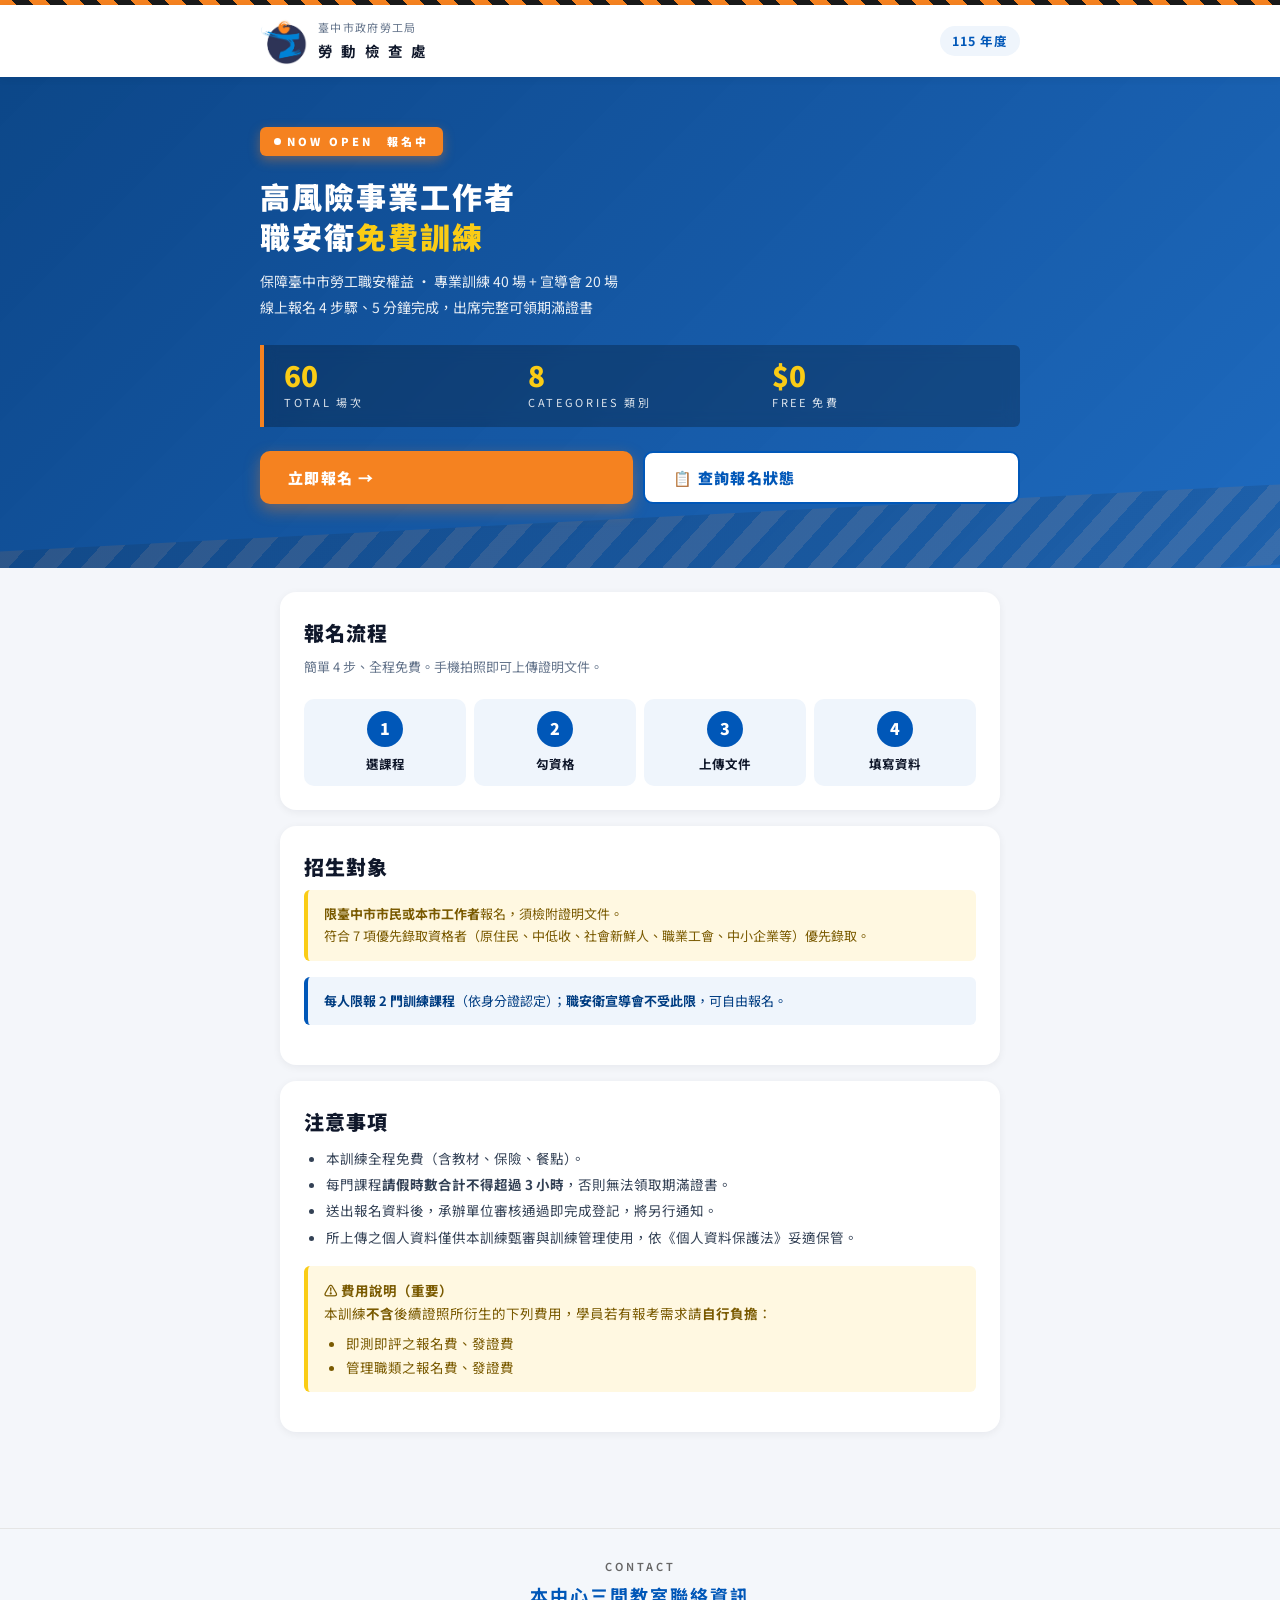
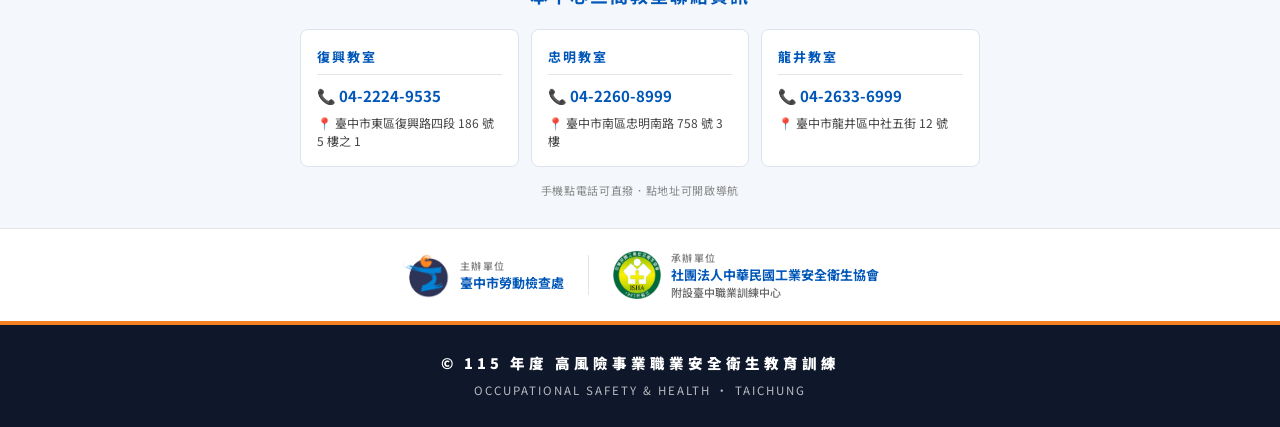
==== commit a6acee1e: "refactor(home): 主辦/承辦移到聯絡資訊下方且改橫排（省版面） 調整前：主辦/承辦（直排）→ 聯絡資訊（卡片）→ footer 調整後：聯絡資訊（卡片）→ 主辦/承辦（橫排+分隔線）→ " ====
--- a/index.html
+++ b/index.html
@@ -107,26 +107,6 @@
 
 </main>
 
-<!-- 主辦 / 承辦單位（純展示，inline style 不影響其他元素） -->
-<section style="background:#fff;border-top:1px solid #e5e5e5;padding:24px 16px">
-  <div style="max-width:600px;margin:0 auto;display:flex;flex-direction:column;gap:18px">
-    <div style="display:flex;align-items:center;gap:14px">
-      <img src="assets/logo-host.png" alt="臺中市政府勞工局" style="width:64px;height:64px;flex-shrink:0;object-fit:contain">
-      <div>
-        <div style="font-size:11px;color:#666;font-weight:600;letter-spacing:1px;margin-bottom:2px">主辦單位</div>
-        <div style="font-size:14px;color:#0057B8;font-weight:700;line-height:1.4">臺中市勞動檢查處</div>
-      </div>
-    </div>
-    <div style="display:flex;align-items:center;gap:14px">
-      <img src="assets/logo-isha.png" alt="社團法人中華民國工業安全衛生協會" style="width:64px;height:64px;flex-shrink:0;object-fit:contain">
-      <div>
-        <div style="font-size:11px;color:#666;font-weight:600;letter-spacing:1px;margin-bottom:2px">承辦單位</div>
-        <div style="font-size:14px;color:#0057B8;font-weight:700;line-height:1.4">社團法人中華民國工業安全衛生協會<br>附設臺中職業訓練中心</div>
-      </div>
-    </div>
-  </div>
-</section>
-
 <!-- 三間教室聯絡資訊（手機可點擊撥號 / 開地圖） -->
 <section style="background:#F4F7FB;border-top:1px solid #e5e5e5;padding:28px 16px">
   <div style="max-width:680px;margin:0 auto">
@@ -152,6 +132,27 @@
       </div>
     </div>
     <p style="text-align:center;font-size:11px;color:#888;margin-top:14px;letter-spacing:0.5pt">手機點電話可直撥．點地址可開啟導航</p>
+  </div>
+</section>
+
+<!-- 主辦 / 承辦單位（橫排在底部，省版面） -->
+<section style="background:#fff;border-top:1px solid #e5e5e5;padding:20px 16px">
+  <div style="max-width:680px;margin:0 auto;display:flex;flex-wrap:wrap;justify-content:center;align-items:center;gap:24px">
+    <div style="display:flex;align-items:center;gap:10px">
+      <img src="assets/logo-host.png" alt="臺中市政府勞工局" style="width:48px;height:48px;flex-shrink:0;object-fit:contain">
+      <div>
+        <div style="font-size:10px;color:#888;font-weight:600;letter-spacing:1.5px;margin-bottom:1px">主辦單位</div>
+        <div style="font-size:13px;color:#0057B8;font-weight:700;line-height:1.3">臺中市勞動檢查處</div>
+      </div>
+    </div>
+    <div style="width:1px;height:40px;background:#e5e5e5"></div>
+    <div style="display:flex;align-items:center;gap:10px">
+      <img src="assets/logo-isha.png" alt="社團法人中華民國工業安全衛生協會" style="width:48px;height:48px;flex-shrink:0;object-fit:contain">
+      <div>
+        <div style="font-size:10px;color:#888;font-weight:600;letter-spacing:1.5px;margin-bottom:1px">承辦單位</div>
+        <div style="font-size:13px;color:#0057B8;font-weight:700;line-height:1.3">社團法人中華民國工業安全衛生協會<br><span style="font-size:11px;color:#666;font-weight:500">附設臺中職業訓練中心</span></div>
+      </div>
+    </div>
   </div>
 </section>
 
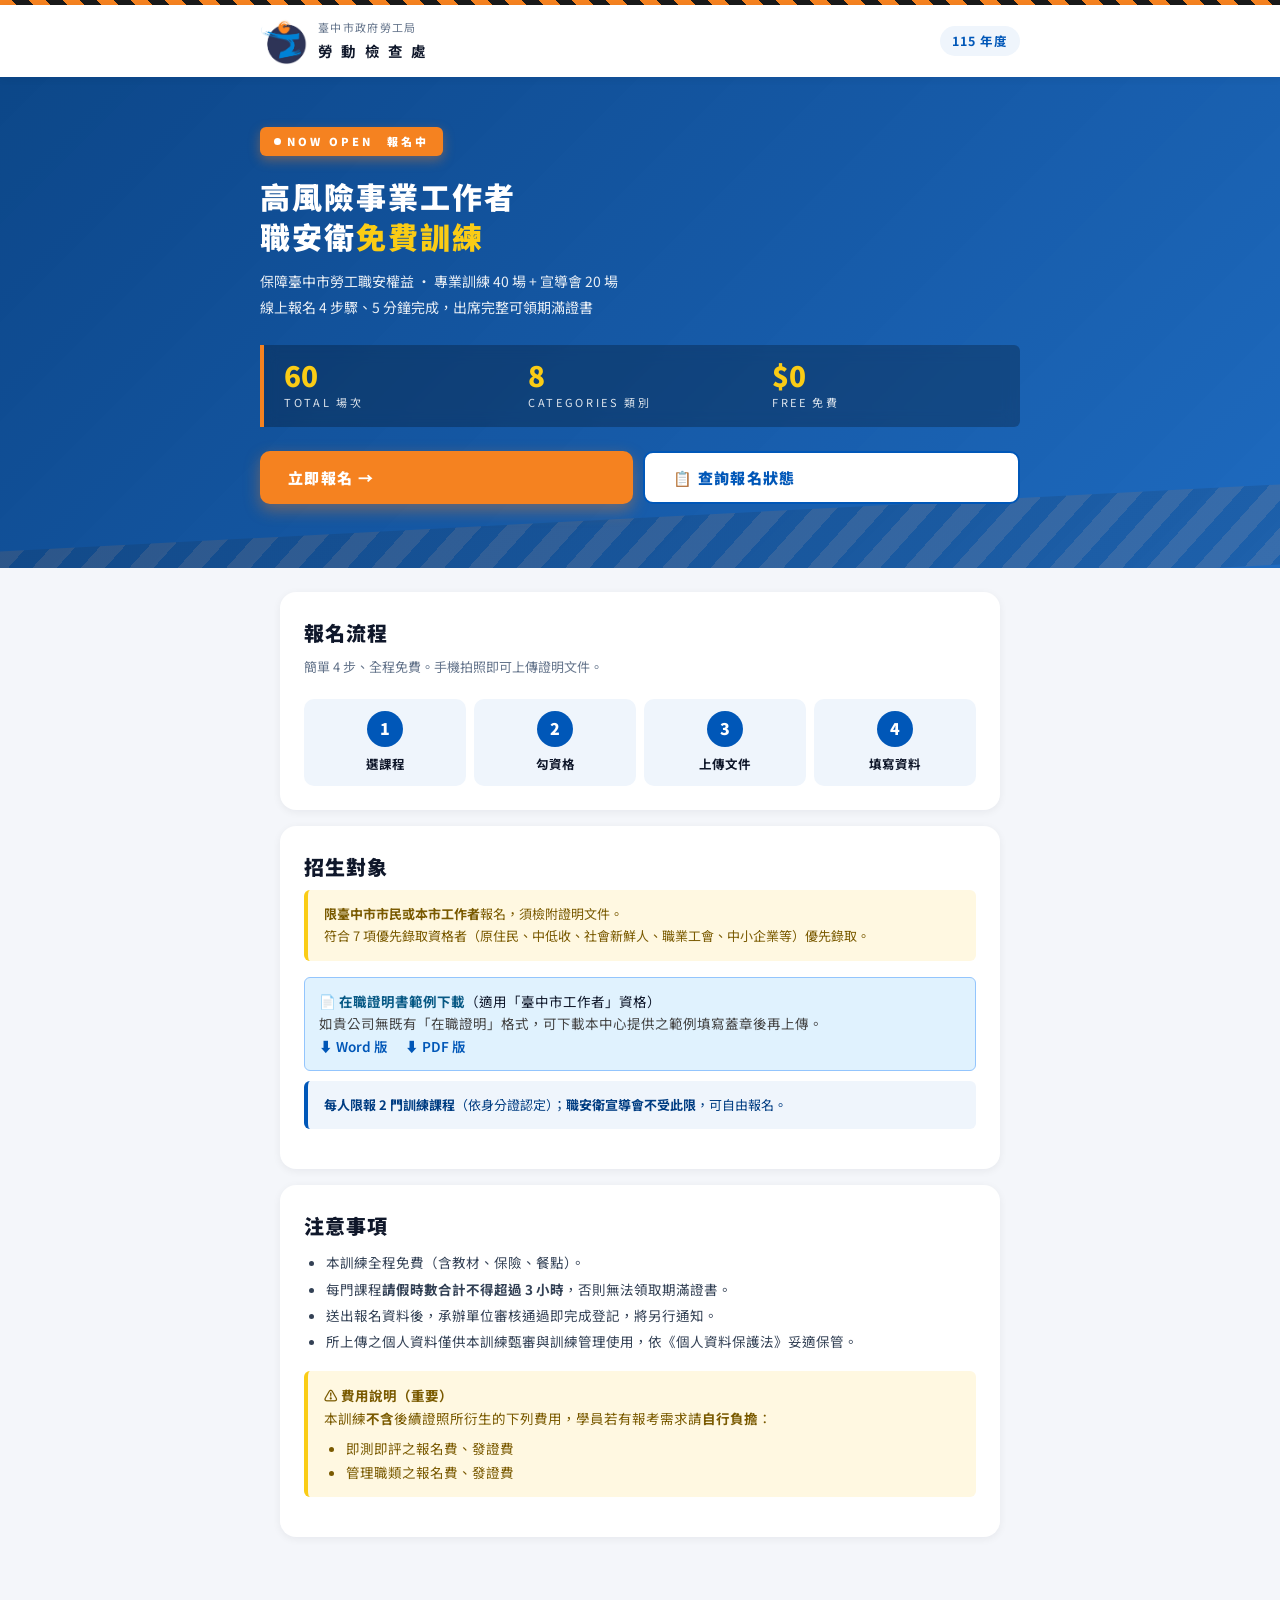
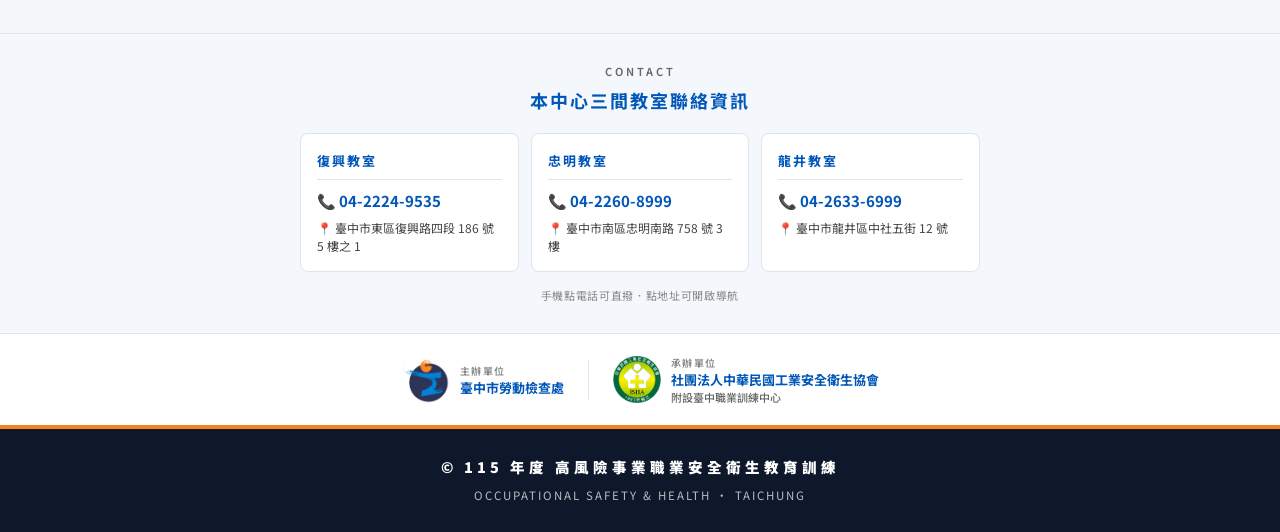
==== commit ed442045: "feat(register): 在職證明書範例下載 新增「服務證明」資格的下載入口： - 首頁注意事項區：藍色提示框含 Word/PDF 下載連結 - Step 3 上傳區：學員勾「臺中市工作者」時顯" ====
--- a/index.html
+++ b/index.html
@@ -79,6 +79,12 @@
     <div class="notice notice-warn">
       <strong>限臺中市市民或本市工作者</strong>報名，須檢附證明文件。<br>
       符合 7 項優先錄取資格者（原住民、中低收、社會新鮮人、職業工會、中小企業等）優先錄取。
+    </div>
+    <div style="background:#e0f2fe;border:1px solid #93c5fd;border-radius:6px;padding:12px 14px;margin-top:10px;font-size:13.5px;line-height:1.7">
+      <strong style="color:#075985">📄 在職證明書範例下載</strong>（適用「臺中市工作者」資格）<br>
+      <span style="color:#444">如貴公司無既有「在職證明」格式，可下載本中心提供之範例填寫蓋章後再上傳。</span><br>
+      <a href="assets/templates/在職證明書範例.docx" download style="color:#0057B8;text-decoration:none;font-weight:600;margin-right:14px">⬇️ Word 版</a>
+      <a href="assets/templates/在職證明書範例.pdf" target="_blank" rel="noopener" style="color:#0057B8;text-decoration:none;font-weight:600">⬇️ PDF 版</a>
     </div>
     <div class="notice notice-info" style="margin-top:10px">
       <strong>每人限報 2 門訓練課程</strong>（依身分證認定）；<strong>職安衛宣導會不受此限</strong>，可自由報名。
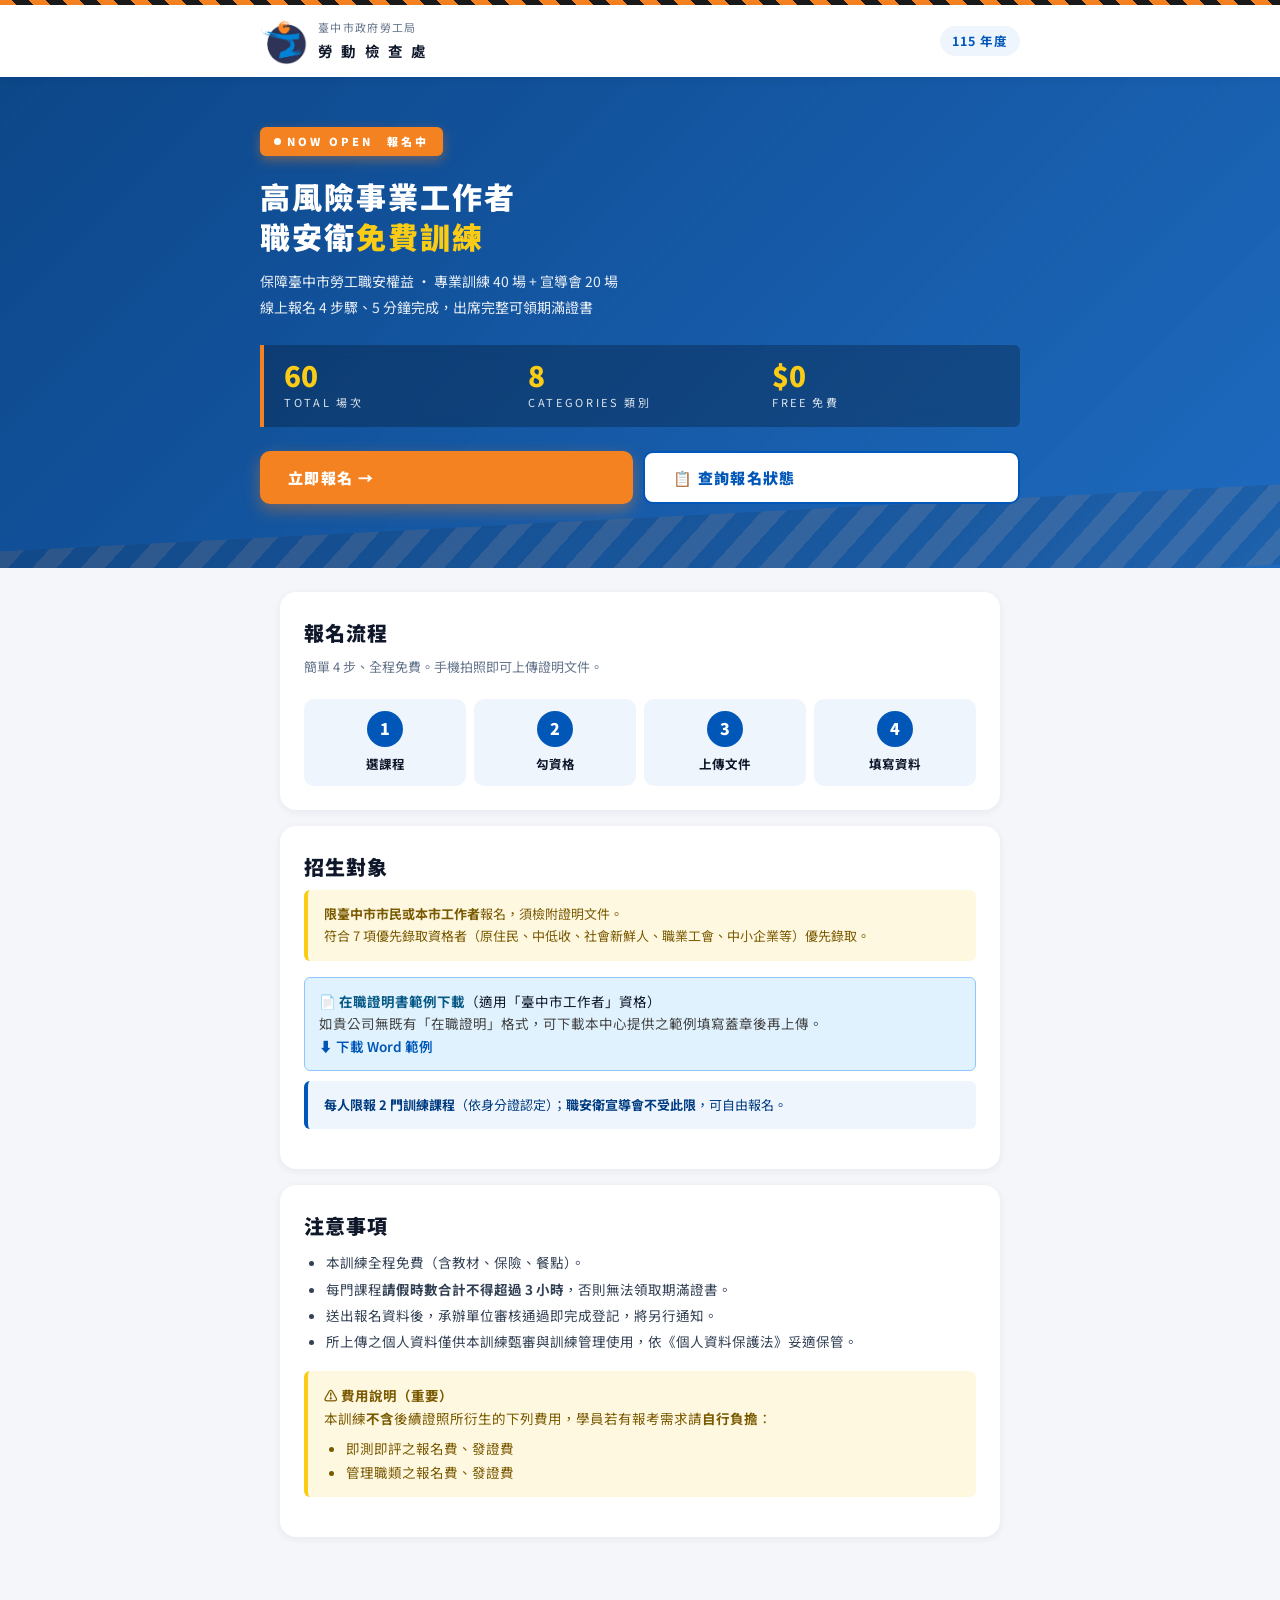
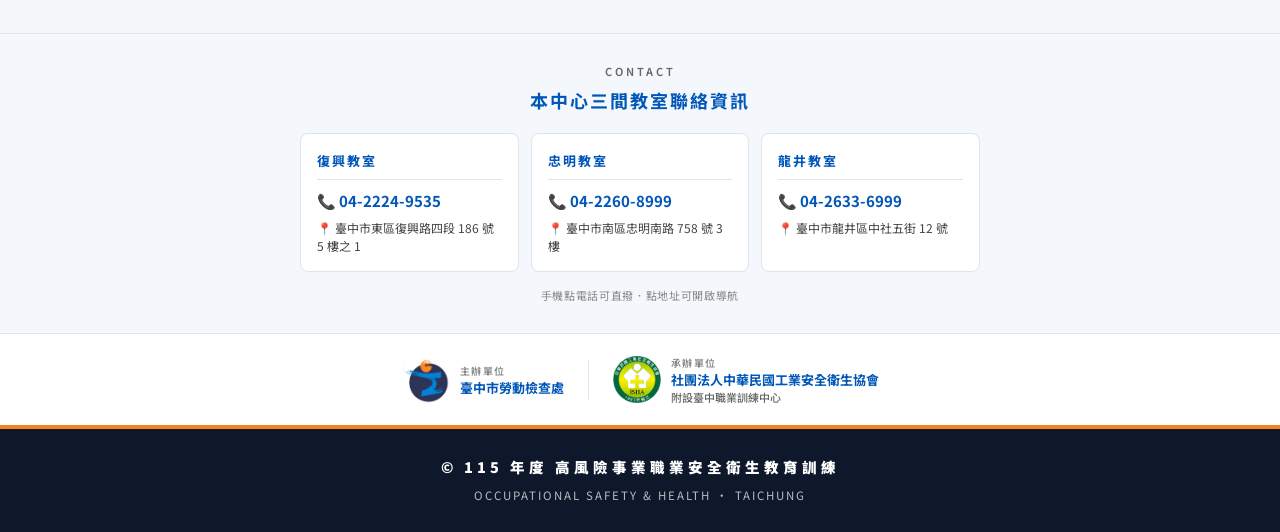
==== commit 9b2bef89: "refactor(register): 在職證明書只留 Word 版,移除 PDF 依承辦指示,在職證明書範例只保留可編輯的 Word 版本, 不提供列印手寫用的 PDF 版本。  - 刪 asset" ====
--- a/index.html
+++ b/index.html
@@ -83,8 +83,7 @@
     <div style="background:#e0f2fe;border:1px solid #93c5fd;border-radius:6px;padding:12px 14px;margin-top:10px;font-size:13.5px;line-height:1.7">
       <strong style="color:#075985">📄 在職證明書範例下載</strong>（適用「臺中市工作者」資格）<br>
       <span style="color:#444">如貴公司無既有「在職證明」格式，可下載本中心提供之範例填寫蓋章後再上傳。</span><br>
-      <a href="assets/templates/在職證明書範例.docx" download style="color:#0057B8;text-decoration:none;font-weight:600;margin-right:14px">⬇️ Word 版</a>
-      <a href="assets/templates/在職證明書範例.pdf" target="_blank" rel="noopener" style="color:#0057B8;text-decoration:none;font-weight:600">⬇️ PDF 版</a>
+      <a href="assets/templates/在職證明書範例.docx" download style="color:#0057B8;text-decoration:none;font-weight:600">⬇️ 下載 Word 範例</a>
     </div>
     <div class="notice notice-info" style="margin-top:10px">
       <strong>每人限報 2 門訓練課程</strong>（依身分證認定）；<strong>職安衛宣導會不受此限</strong>，可自由報名。
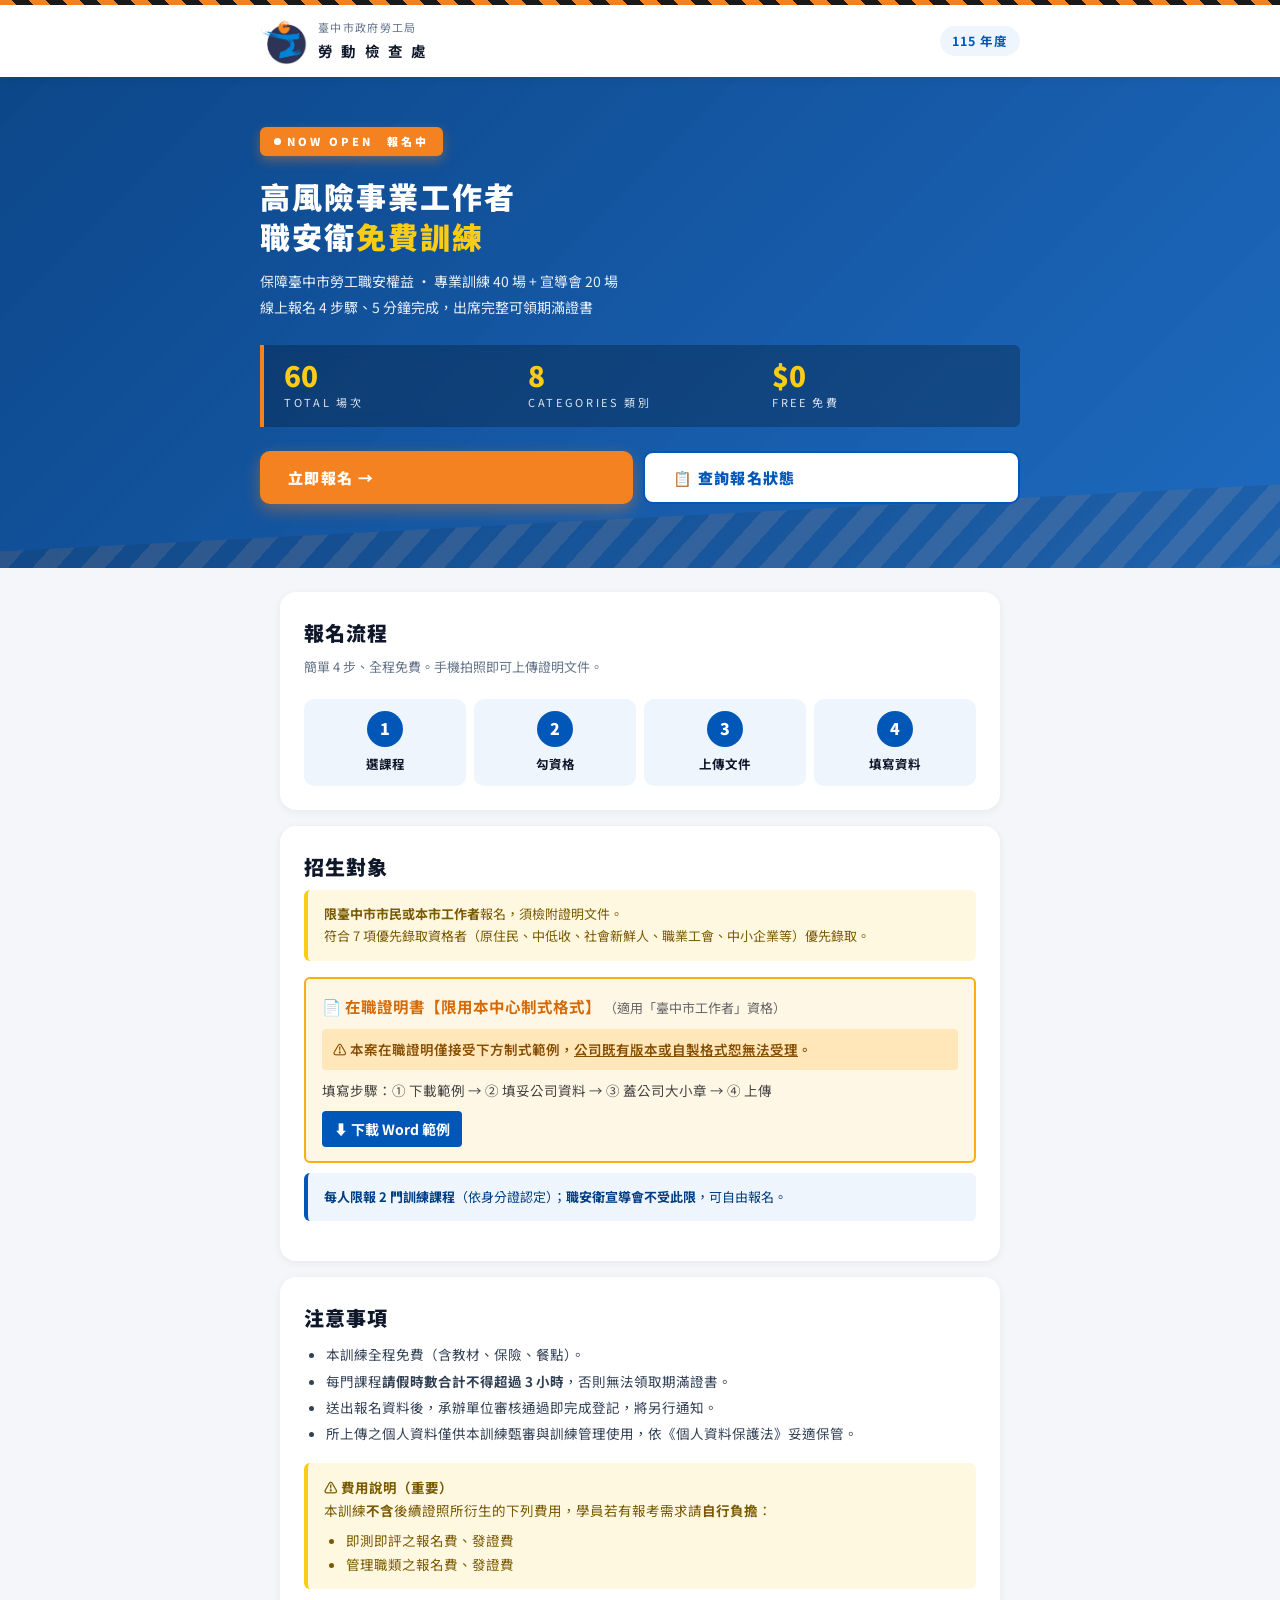
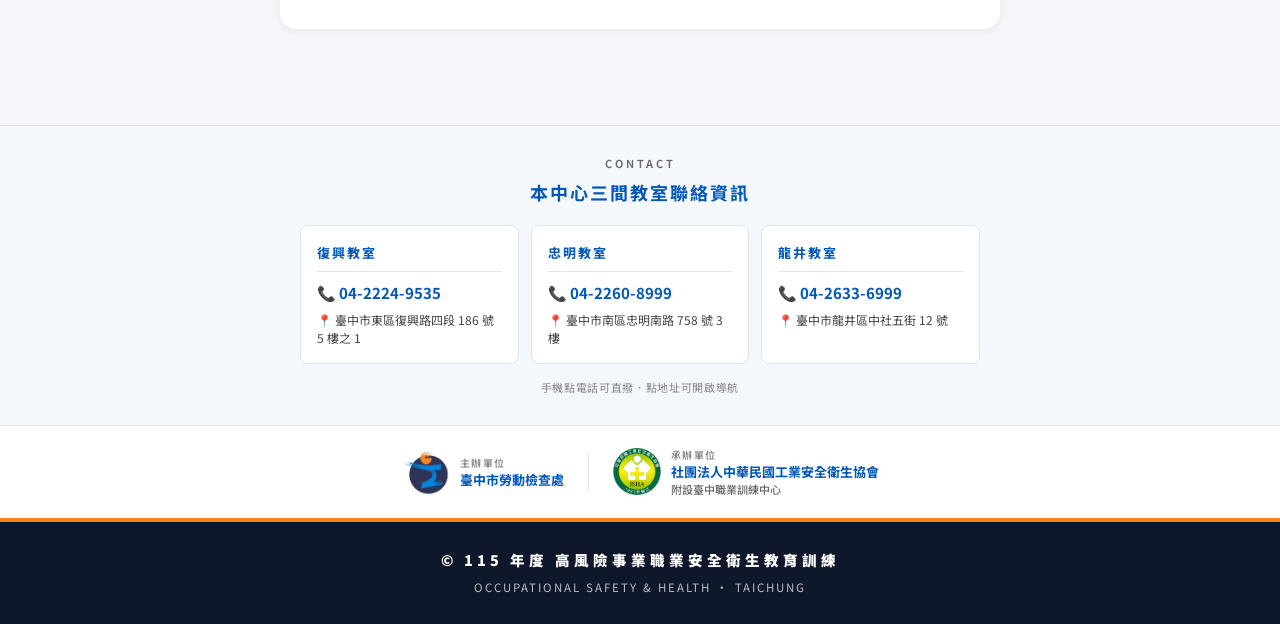
==== commit ce00c7f2: "feat(register): 在職證明改為強制使用本中心制式格式 依承辦需求調整,公司既有/自製版本恕無法受理。  UI 變更: - 首頁注意事項區: 藍色資訊框 → 橘色警告框 - 加 ⚠️ 警示" ====
--- a/index.html
+++ b/index.html
@@ -80,10 +80,16 @@
       <strong>限臺中市市民或本市工作者</strong>報名，須檢附證明文件。<br>
       符合 7 項優先錄取資格者（原住民、中低收、社會新鮮人、職業工會、中小企業等）優先錄取。
     </div>
-    <div style="background:#e0f2fe;border:1px solid #93c5fd;border-radius:6px;padding:12px 14px;margin-top:10px;font-size:13.5px;line-height:1.7">
-      <strong style="color:#075985">📄 在職證明書範例下載</strong>（適用「臺中市工作者」資格）<br>
-      <span style="color:#444">如貴公司無既有「在職證明」格式，可下載本中心提供之範例填寫蓋章後再上傳。</span><br>
-      <a href="assets/templates/在職證明書範例.docx" download style="color:#0057B8;text-decoration:none;font-weight:600">⬇️ 下載 Word 範例</a>
+    <div style="background:#FFF7E6;border:2px solid #FAAD14;border-radius:6px;padding:14px 16px;margin-top:10px;font-size:14px;line-height:1.75">
+      <strong style="color:#D46B08;font-size:15.5px">📄 在職證明書【限用本中心制式格式】</strong>
+      <span style="color:#666;font-size:13px">（適用「臺中市工作者」資格）</span>
+      <div style="background:#FFE7BA;border-radius:4px;padding:9px 11px;margin:9px 0;color:#874D00;font-weight:600;font-size:13.5px">
+        ⚠️ 本案在職證明僅接受下方制式範例，<u>公司既有版本或自製格式恕無法受理</u>。
+      </div>
+      <div style="color:#444;font-size:13.5px;margin-bottom:8px">
+        填寫步驟：① 下載範例 → ② 填妥公司資料 → ③ 蓋公司大小章 → ④ 上傳
+      </div>
+      <a href="assets/templates/在職證明書範例.docx" download style="display:inline-block;padding:6px 12px;background:#0057B8;color:#fff;border-radius:4px;text-decoration:none;font-weight:700">⬇️ 下載 Word 範例</a>
     </div>
     <div class="notice notice-info" style="margin-top:10px">
       <strong>每人限報 2 門訓練課程</strong>（依身分證認定）；<strong>職安衛宣導會不受此限</strong>，可自由報名。
